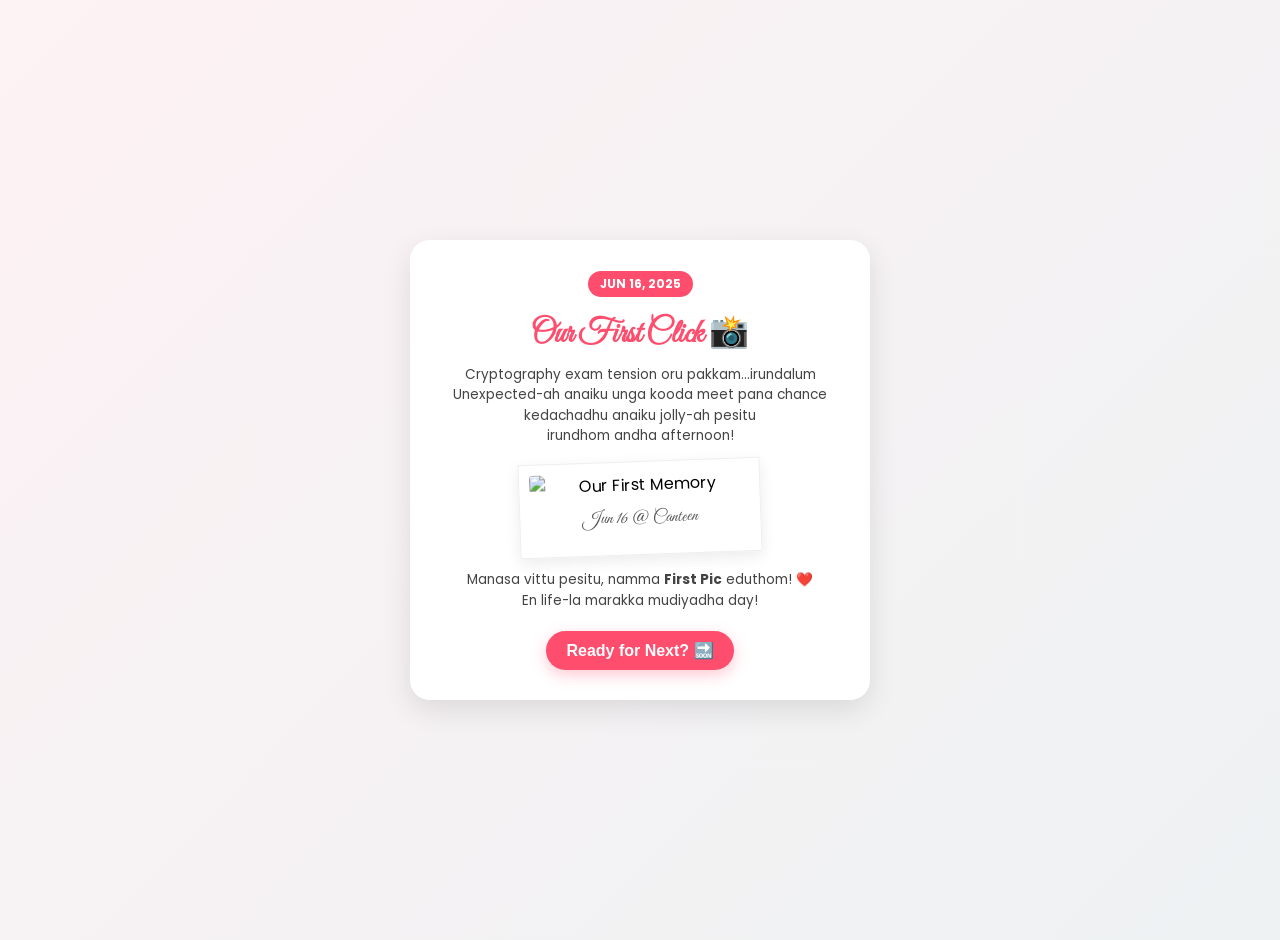
==== page5.html @ 9cedbad8 "Add files via upload" ====
<!DOCTYPE html>
<html lang="en">
<head>
    <meta charset="UTF-8">
    <meta name="viewport" content="width=device-width, initial-scale=1.0">
    <title>The First Picture ✨</title>
    <link rel="stylesheet" href="style.css">
    <style>
        body {
            margin: 0;
            padding: 20px;
            display: flex;
            justify-content: center;
            align-items: center;
            min-height: 100vh;
            background: linear-gradient(135deg, #fdf2f4 0%, #eef2f3 100%);
        }

        .box {
            background: white;
            padding: 30px;
            border-radius: 20px;
            box-shadow: 0 10px 30px rgba(0,0,0,0.1);
            text-align: center;
            width: 95%;
            max-width: 400px; /* Box width-ah control panrom */
        }

        .date-tag {
            background: #ff4d6d;
            color: white;
            padding: 4px 12px;
            border-radius: 15px;
            font-size: 0.75rem;
            font-weight: bold;
            display: inline-block;
            margin-bottom: 10px;
        }

        /* PHOTO SIZE FIX HERE */
        .polaroid-frame {
            background: white;
            padding: 10px 10px 25px 10px;
            border: 1px solid #eee;
            box-shadow: 0 5px 15px rgba(0,0,0,0.08);
            margin: 15px auto;
            width: 220px; /* Photo size fixed to look neat */
            transform: rotate(-2deg);
            transition: 0.3s ease;
        }

        .polaroid-frame img {
            width: 100%;
            height: auto;
            border-radius: 4px;
            display: block;
        }

        .polaroid-frame:hover {
            transform: rotate(0deg) scale(1.05);
        }

        .caption {
            font-family: 'Great Vibes', cursive;
            margin-top: 10px;
            color: #555;
            font-size: 1.1rem;
        }

        .story-text {
            font-size: 0.85rem;
            line-height: 1.5;
            color: #444;
            margin: 10px 0;
        }

        button {
            background: #ff4d6d;
            color: white;
            border: none;
            padding: 10px 20px;
            border-radius: 20px;
            cursor: pointer;
            font-weight: bold;
            margin-top: 10px;
            transition: 0.3s;
        }

        button:hover { background: #ff758c; transform: scale(1.05); }
    </style>
</head>
<body onload="createHearts()">

    <div class="box">
        <div class="date-tag">JUN 16, 2025</div>
        
        <h1 style="font-family: 'Great Vibes', cursive; font-size: 2rem; margin: 5px 0;">Our First Click 📸</h1>
        
        <p class="story-text">
            Cryptography exam tension oru pakkam...irundalum <br>
            Unexpected-ah anaiku unga kooda meet pana chance kedachadhu anaiku jolly-ah pesitu <br> 
            irundhom andha afternoon!
        </p>

        <div class="polaroid-frame">
            <img src="images/first-pic.jpeg" alt="Our First Memory">
            <div class="caption">Jun 16 @ Canteen</div>
        </div>

        <p class="story-text">
            Manasa vittu pesitu, namma <b>First Pic</b> eduthom! ❤️ <br>
            En life-la marakka mudiyadha day!
        </p>

        <button onclick="next('page6.html')">Ready for Next? 🔜</button>
    </div>

    <script src="script.js"></script>
</body>
</html>
---- style.css ----
@import url('https://fonts.googleapis.com/css2?family=Poppins:wght@300;600&family=Great+Vibes&display=swap');

body {
    margin: 0;
    padding: 0;
    font-family: 'Poppins', sans-serif;
    background: linear-gradient(135deg, #fbc2eb 0%, #a6c1ee 100%); /* Soft Pink to Blue */
    height: 100vh;
    display: flex;
    justify-content: center;
    align-items: center;
    overflow: hidden;
    text-align: center;
}

.box {
    background: rgba(255, 255, 255, 0.8);
    padding: 40px;
    border-radius: 30px;
    box-shadow: 0 10px 30px rgba(0,0,0,0.1);
    backdrop-filter: blur(10px);
    max-width: 80%;
    animation: zoomIn 0.8s ease;
}

h1 {
    font-family: 'Great Vibes', cursive;
    color: #ff4d6d;
    font-size: 3rem;
    margin-bottom: 10px;
}

p {
    font-size: 1.1rem;
    color: #555;
    line-height: 1.6;
}

button {
    background: #ff4d6d;
    color: white;
    border: none;
    padding: 12px 30px;
    border-radius: 50px;
    font-size: 1rem;
    cursor: pointer;
    transition: 0.3s;
    margin-top: 20px;
    box-shadow: 0 5px 15px rgba(255, 77, 109, 0.3);
}

button:hover {
    transform: scale(1.1);
    background: #ff758f;
}

/* Floating Hearts Styling */
.heart {
    position: absolute;
    color: rgba(255, 77, 109, 0.6);
    font-size: 20px;
    pointer-events: none;
    animation: moveUp 4s linear forwards;
}

@keyframes moveUp {
    0% { transform: translateY(100vh) rotate(0deg); opacity: 1; }
    100% { transform: translateY(-10vh) rotate(360deg); opacity: 0; }
}

@keyframes zoomIn {
    from { opacity: 0; transform: scale(0.8); }
    to { opacity: 1; transform: scale(1); }
}
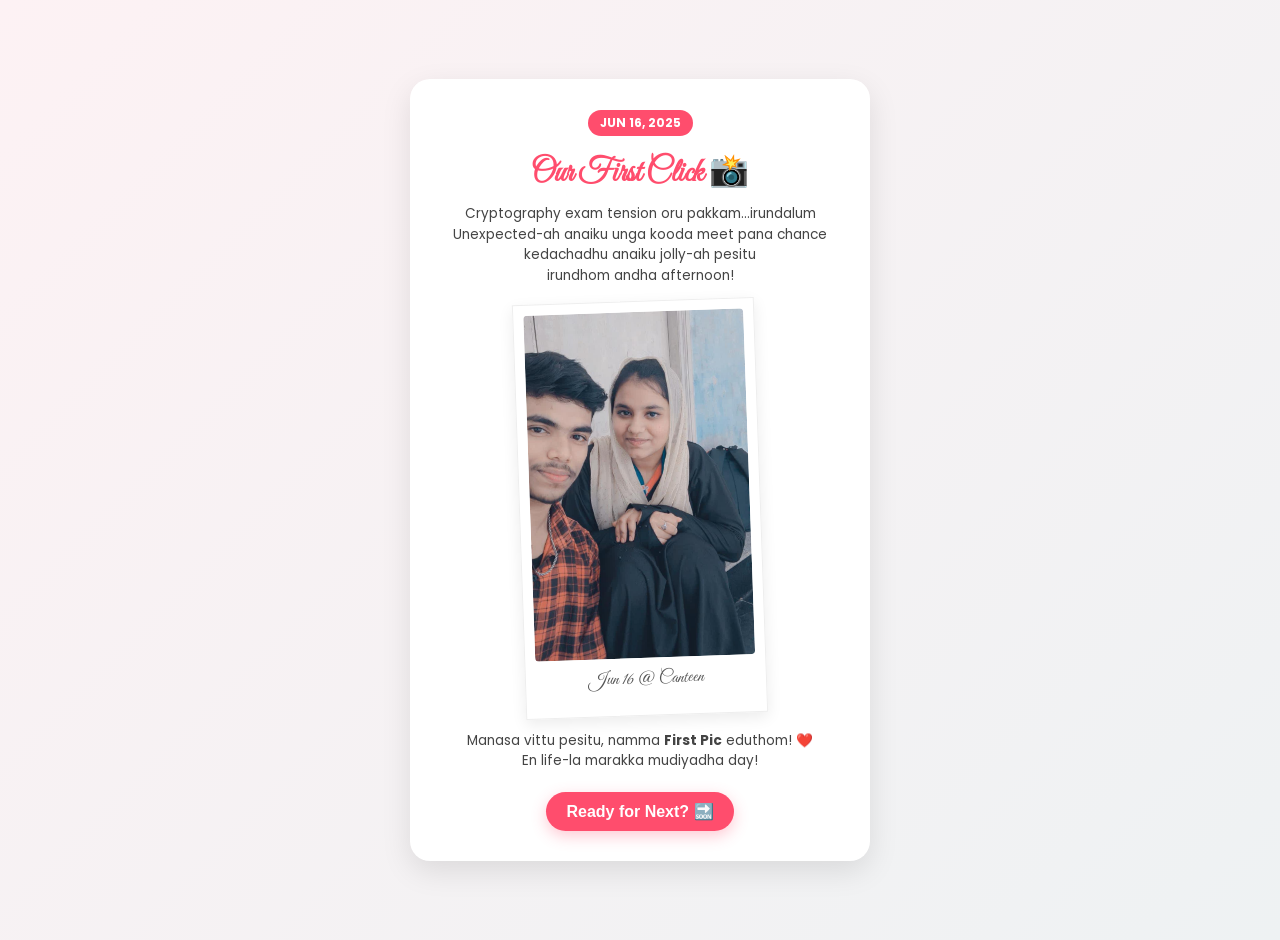
==== commit 3a67f9fb: "Fix HTML encoding issues in page5.html" ====
--- a/page5.html
+++ b/page5.html
@@ -103,7 +103,7 @@
         </p>
 
         <div class="polaroid-frame">
-            <img src="images/first-pic.jpeg" alt="Our First Memory">
+            <img src="first-pic.jpeg" alt="Our First Memory">
             <div class="caption">Jun 16 @ Canteen</div>
         </div>
 
@@ -117,4 +117,4 @@
 
     <script src="script.js"></script>
 </body>
-</html>+</html>
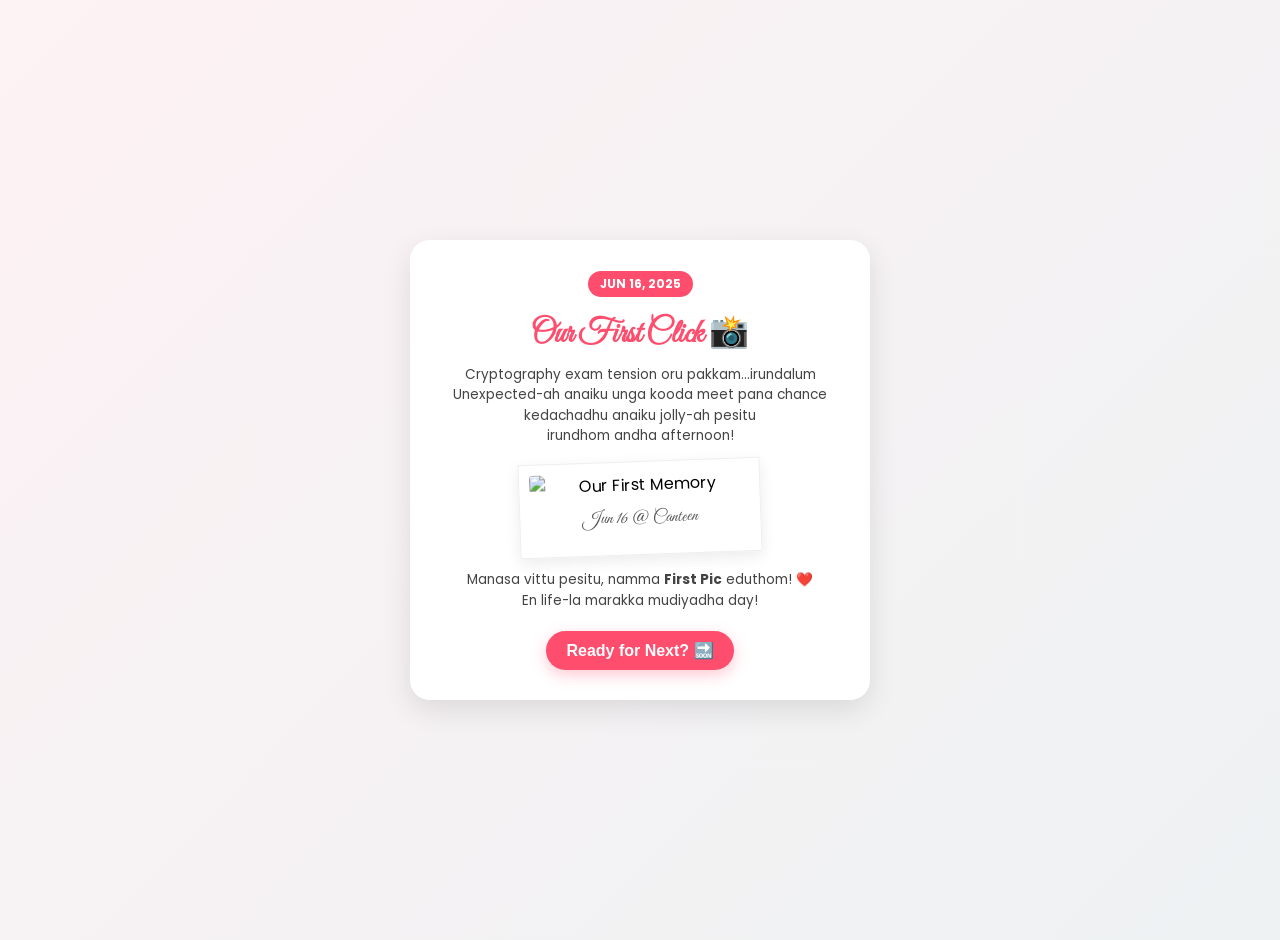
==== commit 1a7bac6a: "Update page5.html" ====
--- a/page5.html
+++ b/page5.html
@@ -103,7 +103,7 @@
         </p>
 
         <div class="polaroid-frame">
-            <img src="first-pic.jpeg" alt="Our First Memory">
+            <img src="images/first-pic.jpeg" alt="Our First Memory">
             <div class="caption">Jun 16 @ Canteen</div>
         </div>
 
